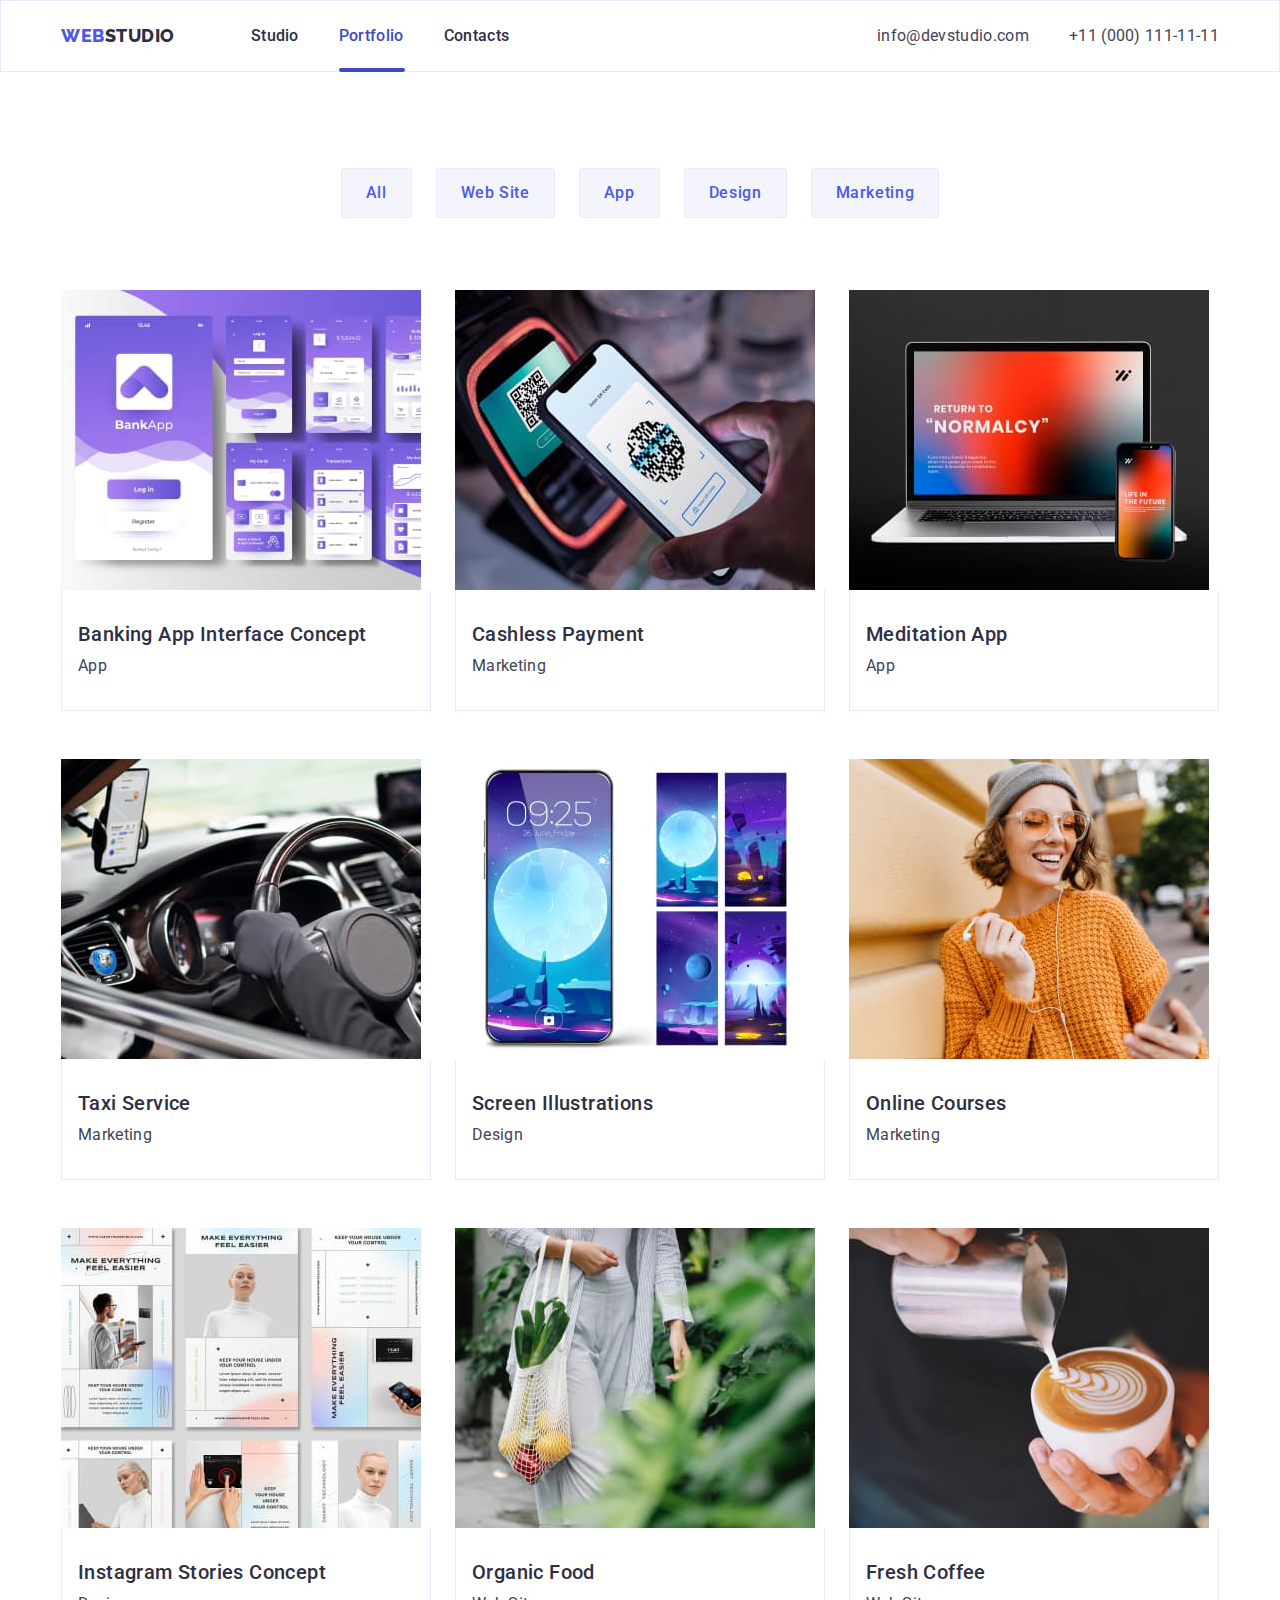
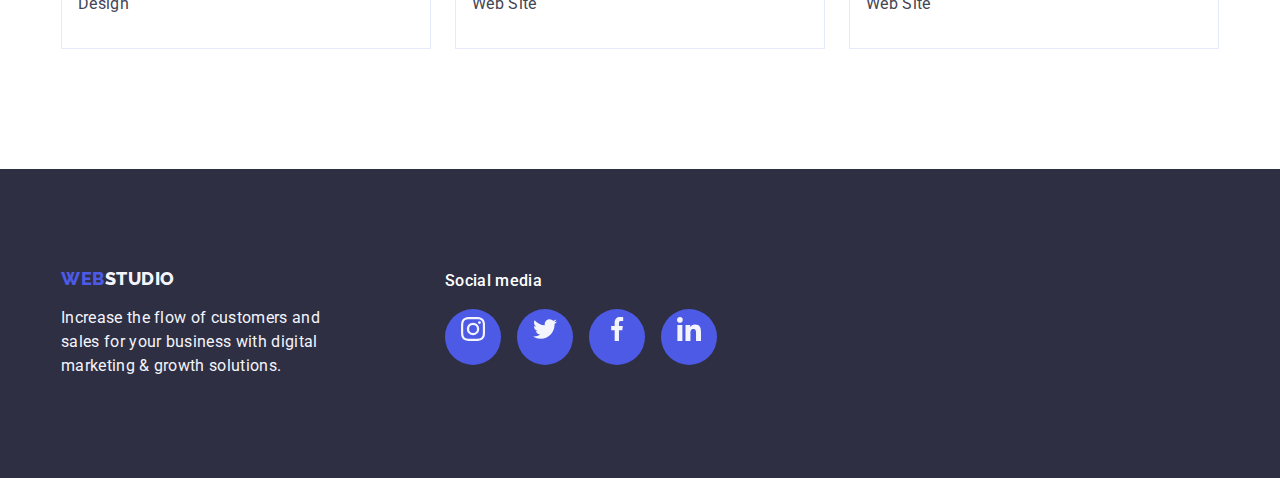
==== portfolio.html @ 2b6e4208 "Initial commit" ====
<!DOCTYPE html>
<html lang="en">
  <head>
    <meta charset="UTF-8" />
    <meta name="viewport" content="width=device-width, initial-scale=1.0" />
    <title>WebStudio/Portfolio</title>
    <link
      rel="stylesheet"
      href="https://cdnjs.cloudflare.com/ajax/libs/modern-normalize/2.0.0/modern-normalize.min.css"
      integrity="sha512-4xo8blKMVCiXpTaLzQSLSw3KFOVPWhm/TRtuPVc4WG6kUgjH6J03IBuG7JZPkcWMxJ5huwaBpOpnwYElP/m6wg=="
      crossorigin="anonymous"
      referrerpolicy="no-referrer"
    />
    <link rel="stylesheet" href="./css/styles.css" />
    <link rel="preconnect" href="https://fonts.googleapis.com" />
    <link rel="preconnect" href="https://fonts.gstatic.com" crossorigin />
    <link
      href="https://fonts.googleapis.com/css2?family=Raleway:wght@800&family=Roboto:wght@400;500;700;900&display=swap"
      rel="stylesheet"
    />
  </head>
  <body>
    <header class="header">
      <div class="container top-menu">
        <nav class="navigation">
          <a class="logo top" href="./index.html"><span class="logo-web">WEB</span>STUDIO</a>
          <ul class="menu-list">
            <li class="menu-list-item">
              <a class="menu-item" href="./index.html">Studio</a>
            </li>
            <li class="menu-list-item">
              <a class="menu-item portfolio" href="./portfolio.html"
                ><span class="underline">Portfolio</span></a
              >
            </li>
            <li class="menu-list-item">
              <a class="menu-item contacts" href="#">Contacts</a>
            </li>
          </ul>
        </nav>
        <address>
          <ul class="menu-list">
            <li class="contacts-list-item">
              <a class="contacts-item" href="mailto:info@devstudio.com">info@devstudio.com</a>
            </li>
            <li class="contacts-list-item">
              <a class="contacts-item" href="tel:+11(000)111-11-11">+11 (000) 111-11-11</a>
            </li>
          </ul>
        </address>
      </div>
    </header>
    <main>
      <section class="project-list">
        <div class="container">
          <h1 class="visually-hidden">Ukryty naglowek</h1>
          <ul class="list filter btn">
            <li><button class="filter-button-item" type="button">All</button></li>
            <li><button class="filter-button-item" type="button">Web Site</button></li>
            <li><button class="filter-button-item" type="button">App</button></li>
            <li><button class="filter-button-item" type="button">Design</button></li>
            <li><button class="filter-button-item" type="button">Marketing</button></li>
          </ul>

          <ul class="photo-list-portfolio">
            <li class="photo-list-category">
              <a class="card-link" href="#">
                <div class="photo-description">
                  <img
                    class="photo"
                    src="./images/banking-app-interface-concept.jpg"
                    alt="banking app"
                    width="360"
                    height="300"
                  />
                  <div class="slide-out">
                    <p class="slide-out-description">
                      14 Stylish and User-Friendly App Design Concepts · Task Manager App · Calorie
                      Tracker App · Exotic Fruit Ecommerce App · Cloud Storage App
                    </p>
                  </div>
                </div>
                <div class="portfolio-photo">
                  <h3 class="concept">Banking App Interface Concept</h3>
                  <p class="product-category">App</p>
                </div>
              </a>
            </li>
            <li class="photo-list-category">
              <a class="card-link" href="#">
                <div class="photo-description">
                  <img
                    class="photo"
                    src="./images/cashless-payment.jpg"
                    alt="cashless payment with a smartphone"
                    width="360"
                    height="300"
                  />
                  <div class="slide-out">
                    <p class="slide-out-description">
                      14 Stylish and User-Friendly App Design Concepts · Task Manager App · Calorie
                      Tracker App · Exotic Fruit Ecommerce App · Cloud Storage App
                    </p>
                  </div>
                </div>
                <div class="portfolio-photo">
                  <h3 class="concept">Cashless Payment</h3>
                  <p class="product-category">Marketing</p>
                </div>
              </a>
            </li>

            <li class="photo-list-category">
              <a class="card-link" href="#">
                <div class="photo-description">
                  <img
                    class="photo"
                    src="./images/meditation-app.jpg"
                    alt="computer meditation application"
                    width="360"
                    height="300"
                  />
                  <div class="slide-out">
                    <p class="slide-out-description">
                      14 Stylish and User-Friendly App Design Concepts · Task Manager App · Calorie
                      Tracker App · Exotic Fruit Ecommerce App · Cloud Storage App
                    </p>
                  </div>
                </div>
                <div class="portfolio-photo">
                  <h3 class="concept">Meditation App</h3>
                  <p class="product-category">App</p>
                </div>
              </a>
            </li>

            <li class="photo-list-category">
              <a class="card-link" href="#">
                <div class="photo-description">
                  <img
                    class="photo"
                    src="./images/taxi-service.jpg"
                    alt="cab driving"
                    width="360"
                    height="300"
                  />
                  <div class="slide-out">
                    <p class="slide-out-description">
                      14 Stylish and User-Friendly App Design Concepts · Task Manager App · Calorie
                      Tracker App · Exotic Fruit Ecommerce App · Cloud Storage App
                    </p>
                  </div>
                </div>
                <div class="portfolio-photo">
                  <h3 class="concept">Taxi Service</h3>
                  <p class="product-category">Marketing</p>
                </div>
              </a>
            </li>

            <li class="photo-list-category">
              <a class="card-link" href="#">
                <div class="photo-description">
                  <img
                    class="photo"
                    src="./images/screen-illustrations.jpg"
                    alt="smartphone theme in purple"
                    width="360"
                    height="300"
                  />
                  <div class="slide-out">
                    <p class="slide-out-description">
                      14 Stylish and User-Friendly App Design Concepts · Task Manager App · Calorie
                      Tracker App · Exotic Fruit Ecommerce App · Cloud Storage App
                    </p>
                  </div>
                </div>
                <div class="portfolio-photo">
                  <h3 class="concept">Screen Illustrations</h3>
                  <p class="product-category">Design</p>
                </div>
              </a>
            </li>

            <li class="photo-list-category">
              <a class="card-link" href="#">
                <div class="photo-description">
                  <img
                    class="photo"
                    src="./images/online-courses.jpg"
                    alt="girl in yellow sweater with smartphone"
                    width="360"
                    height="300"
                  />
                  <div class="slide-out">
                    <p class="slide-out-description">
                      14 Stylish and User-Friendly App Design Concepts · Task Manager App · Calorie
                      Tracker App · Exotic Fruit Ecommerce App · Cloud Storage App
                    </p>
                  </div>
                </div>
                <div class="portfolio-photo">
                  <h3 class="concept">Online Courses</h3>
                  <p class="product-category">Marketing</p>
                </div>
              </a>
            </li>

            <li class="photo-list-category">
              <a class="card-link" href="#">
                <div class="photo-description">
                  <img
                    class="photo"
                    src="./images/instagram-stories-concept.jpg"
                    alt="instagram stories concept on smartphone"
                    width="360"
                    height="300"
                  />
                  <div class="slide-out">
                    <p class="slide-out-description">
                      14 Stylish and User-Friendly App Design Concepts · Task Manager App · Calorie
                      Tracker App · Exotic Fruit Ecommerce App · Cloud Storage App
                    </p>
                  </div>
                </div>
                <div class="portfolio-photo">
                  <h3 class="concept">Instagram Stories Concept</h3>
                  <p class="product-category">Design</p>
                </div>
              </a>
            </li>

            <li class="photo-list-category">
              <a class="card-link" href="#">
                <div class="photo-description">
                  <img
                    class="photo"
                    src="./images/organic-food.jpg"
                    alt="health food"
                    width="360"
                    height="300"
                  />
                  <div class="slide-out">
                    <p class="slide-out-description">
                      14 Stylish and User-Friendly App Design Concepts · Task Manager App · Calorie
                      Tracker App · Exotic Fruit Ecommerce App · Cloud Storage App
                    </p>
                  </div>
                </div>
                <div class="portfolio-photo">
                  <h3 class="concept">Organic Food</h3>
                  <p class="product-category">Web Site</p>
                </div>
              </a>
            </li>

            <li class="photo-list-category">
              <a class="card-link" href="#">
                <div class="photo-description">
                  <img
                    class="photo"
                    src="./images/fresh-coffee.jpg"
                    alt="fresh white coffee"
                    width="360"
                    height="300"
                  />
                  <div class="slide-out">
                    <p class="slide-out-description">
                      14 Stylish and User-Friendly App Design Concepts · Task Manager App · Calorie
                      Tracker App · Exotic Fruit Ecommerce App · Cloud Storage App
                    </p>
                  </div>
                </div>
                <div class="portfolio-photo">
                  <h3 class="concept">Fresh Coffee</h3>
                  <p class="product-category">Web Site</p>
                </div>
              </a>
            </li>
          </ul>
        </div>
      </section>
    </main>
    <footer class="foot">
      <div class="container bottom-wrapper">
        <div class="bottom-left-block">
          <a class="logo bottom" href="./index.html"><span class="logo-web">WEB</span>STUDIO</a>
          <p class="description-item-bottom">
            Increase the flow of customers and sales for your business with digital marketing &
            growth solutions.
          </p>
        </div>
        <div class="bottom-right-block">
          <p class="social-media-title">Social media</p>
          <ul class="footer-media">
            <li>
              <a class="footer-icon" href="#">
                <svg class="media-footer-icon">
                  <use href="./images/icons.svg#icon-instagram"></use>
                </svg>
              </a>
            </li>
            <li>
              <a class="footer-icon" href="#">
                <svg class="media-footer-icon">
                  <use href="./images/icons.svg#icon-twitter"></use>
                </svg>
              </a>
            </li>
            <li>
              <a class="footer-icon" href="#">
                <svg class="media-footer-icon">
                  <use href="./images/icons.svg#icon-facebook"></use>
                </svg>
              </a>
            </li>
            <li>
              <a class="footer-icon" href="#">
                <svg class="media-footer-icon">
                  <use href="./images/icons.svg#icon-linkedin"></use>
                </svg>
              </a>
            </li>
          </ul>
        </div>
      </div>
    </footer>
  </body>
</html>
---- css/styles.css ----
:root {
  --headings-color: #2e2f42;
  --body-text-color: #434455;
  --primary-brand-color: #4d5ae5;
  --header-title-color: #ffffff;
  --pressed-state-color: #404bbf;
  --light-mode-bg-color: #f4f4fd;
  --subtle-bg-accent-color: #e7e9fc;
  --dark-bg-color: #2e2f42b2;
  --customers-color: #8e8f99;
  --media-hover-color: #31d0aa;
  --modal-background-color: #fcfcfc;
  --tr-time: 250ms;
  --tr-timing-function: cubic-bezier(0.4, 0, 0.2, 1);
}
body {
  font-family: 'Roboto', sans-serif;
  color: var(--body-text-color);
  margin: 0 auto;
}
* {
  margin: 0;
  padding: 0;
}
ul {
  list-style: none;
}
.header {
  /* border-bottom: 1px solid var(--subtle-bg-accent-color); */
  outline: 1px solid var(--subtle-bg-accent-color);
  outline-offset: -1px;
}
.photo-list {
  display: flex;
  gap: 24px;
}
.photo-list-portfolio {
  display: flex;
  flex-wrap: wrap;
  column-gap: 24px;
  row-gap: 48px;
}
.photo-list-category,
.photo-list-item {
  flex-basis: calc((100% - 48px) / 3);
}
.logo {
  display: flex;
  font-family: 'Raleway', sans-serif;
  font-size: 18px;
  font-weight: 800;
  line-height: 1.16;
  letter-spacing: 0.54px;
  text-decoration: none;
}
.logo-web {
  color: var(--primary-brand-color);
}
.logo.top {
  color: var(--headings-color);
}
.logo.top {
  margin-right: 76px;
}
.bottom {
  color: var(--light-mode-bg-color);
  display: inline-block;
  margin-bottom: 16px;
}
.menu-item {
  color: var(--headings-color);
  font-size: 16px;
  font-weight: 500;
  line-height: 1.5;
  letter-spacing: 0.32px;
  text-decoration: none;
  padding: 24px 0;
}
.menu-item:hover,
.menu-item:focus {
  color: var(--pressed-state-color);
  transition: color var(--tr-time) var(--tr-timing-function);
}
.contacts-item {
  color: var(--body-text-color);
  font-style: normal;
  font-size: 16px;
  line-height: 1.5;
  letter-spacing: 0.32px;
  text-decoration: none;
}
.contacts-item:hover,
.contacts-item:focus {
  color: var(--pressed-state-color);
  transition: color var(--tr-time) var(--tr-timing-function);
}
.foot {
  background-color: var(--headings-color);
  padding: 100px 0;
}
.heading {
  background-color: var(--headings-color);
  background-image: linear-gradient(var(--dark-bg-color), var(--dark-bg-color)),
    url('../images/people-office.jpg');
  background-position: center;
  background-repeat: no-repeat;
  background-size: cover;
  padding: 188px 0;
  max-width: 1440px;
  height: 600px;
  margin: 0 auto;
}
.heading-title {
  color: var(--header-title-color);
  text-align: center;
  font-size: 56px;
  font-weight: 700;
  line-height: 1.07;
  letter-spacing: 1.12px;
  max-width: 496px;
  margin: 0 auto;
}
.order-button {
  background-color: var(--primary-brand-color);
  color: var(--header-title-color);
  font-family: 'Roboto', sans-serif;
  font-size: 16px;
  font-weight: 500;
  line-height: 1.5;
  letter-spacing: 0.64px;
  border: none;
  box-shadow: 0px 4px 4px 0px rgba(0, 0, 0, 0.15);
  cursor: pointer;
  padding: 16px 32px;
  border-radius: 4px;
  display: block;
  min-width: 169px;
  height: 56px;
  margin: 48px auto 0;
}
.order-button:hover,
.order-button:focus {
  background-color: var(--pressed-state-color);
  box-shadow: 0px 4px 4px 0px rgba(0, 0, 0, 0.15);
  transition: background-color var(--tr-time) var(--tr-timing-function),
    box-shadow var(--tr-time) var(--tr-timing-function);
}
.filter-button-item {
  background-color: var(--light-mode-bg-color);
  color: var(--primary-brand-color);
  font-family: 'Roboto', sans-serif;
  font-size: 16px;
  font-weight: 500;
  line-height: 1.5;
  letter-spacing: 0.64px;
  cursor: pointer;
  padding: 12px 24px;
  border-radius: 4px;
  border: 1px solid var(--subtle-bg-accent-color);
}
.filter-button-item:hover,
.filter-button-item:focus {
  background-color: var(--pressed-state-color);
  color: var(--header-title-color);
  box-shadow: 0px 2px 2px 0px rgba(0, 0, 0, 0.12), 0px 2px 1px 0px rgba(0, 0, 0, 0.08),
    0px 3px 1px 0px rgba(0, 0, 0, 0.1);
  border: 1px solid transparent;
  transition: background-color var(--tr-time) var(--tr-timing-function),
    color var(--tr-time) var(--tr-timing-function),
    box-shadow var(--tr-time) var(--tr-timing-function),
    border var(--tr-time) var(--tr-timing-function);
}
.team-title,
.photo-title,
.customers-title {
  color: var(--headings-color);
  text-align: center;
  font-size: 36px;
  font-weight: 700;
  line-height: 1.11;
  letter-spacing: 0.72px;
  margin-bottom: 72px;
}
.brand-description-title,
.team-name,
.concept {
  color: var(--headings-color);
  font-size: 20px;
  font-weight: 500;
  line-height: 1.2;
  letter-spacing: 0.4px;
  margin-bottom: 8px;
}
.description-item,
.job,
.product-category {
  font-size: 16px;
  line-height: 1.5;
  letter-spacing: 0.32px;
}
.product-category {
  color: var(--body-text-color);
  font-size: 16px;
  line-height: 1.5;
  letter-spacing: 0.32px;
}
.description-item-bottom {
  font-size: 16px;
  line-height: 1.5;
  letter-spacing: 0.32px;
  color: var(--light-mode-bg-color);
}
.business-cards {
  background-color: var(--light-mode-bg-color);
}
.section {
  padding: 120px 0;
}
.container {
  max-width: 1158px;
  margin: 0 auto;
  padding: 0 15px;
}
.top-menu {
  display: flex;
  justify-content: space-between;
}
.team {
  padding: 32px 16px;
}
.photo {
  display: block;
}
.photo-box {
  flex-basis: calc((100% - 72px) / 4);
  border-radius: 0px 0px 4px 4px;
  background: var(--header-title-color);
  box-shadow: 0px 2px 1px 0px rgba(46, 47, 66, 0.08), 0px 1px 1px 0px rgba(46, 47, 66, 0.16),
    0px 1px 6px 0px rgba(46, 47, 66, 0.08);
}
.description {
  flex-basis: calc((100%-72px) / 4);
}
.navigation {
  display: flex;
  align-items: center;
}

.filter.btn {
  margin-bottom: 72px;
  display: flex;
  justify-content: center;
  gap: 24px;
}
.order.btn {
  margin-top: 48px;
}
.project-list {
  padding-top: 96px;
  padding-bottom: 120px;
}
.do-it {
  padding-bottom: 120px;
}
.portfolio-photo {
  padding: 32px 16px;
  border: 1px solid var(--subtle-bg-accent-color);
  border-top: none;
  background: var(--header-title-color);
}
.menu-list {
  display: flex;
  gap: 40px;
}
.team-list {
  display: flex;
  gap: 24px;
}
.description-list {
  display: flex;
  gap: 24px;
  flex-basis: calc((100%-72px) / 4);
}
.description-item,
.description-item-bottom {
  max-width: 264px;
}
.team-name,
.job {
  text-align: center;
  margin-bottom: 8px;
}
.menu-list-item,
.contacts-list-item {
  padding: 24px 0;
}
.visually-hidden {
  position: absolute;
  width: 1px;
  height: 1px;
  margin: -1px;
  border: 0;
  padding: 0;

  white-space: nowrap;
  clip-path: inset(100%);
  clip: rect(0 0 0 0);
  overflow: hidden;
}
.feature-icon {
  width: 64px;
  height: 64px;
}
.feature {
  background-color: var(--light-mode-bg-color);
  display: flex;
  justify-content: center;
  align-items: center;
  border-radius: 4px;
  margin-bottom: 8px;
  height: 120px;
}
.client {
  display: flex;
  gap: 24px;
}
.client-logo {
  width: 104px;
  height: 56px;
  transform: scale(2);
}
.customers-link {
  fill: var(--customers-color);
  display: flex;
  justify-content: center;
  align-items: center;
  width: 168px;
  height: 88px;
  border-radius: 4px;
  border: 1px solid var(--customers-color);
}
.customers-link:hover,
.customers-link:focus {
  fill: var(--pressed-state-color);
  border: 1px solid var(--pressed-state-color);
  transition: fill var(--tr-time) var(--tr-timing-function),
    border var(--tr-time) var(--tr-timing-function);
}
.footer-media,
.bottom-wrapper {
  display: flex;
}
.bottom-left-block {
  margin-right: 120px;
}
.footer-media {
  gap: 16px;
}
.social-media-title {
  color: var(--header-title-color);
  font-size: 16px;
  font-weight: 500;
  line-height: 1.5;
  letter-spacing: 0.32px;
  margin-bottom: 16px;
}
.team-media {
  display: flex;
  gap: 24px;
}
.card-link {
  display: block;
  text-decoration: none;
}
.card-link:hover,
.card-link:focus {
  box-shadow: 0px 2px 1px 0px rgba(46, 47, 66, 0.08), 0px 1px 1px 0px rgba(46, 47, 66, 0.16),
    0px 1px 6px 0px rgba(46, 47, 66, 0.08);
  transition: box-shadow var(--tr-time) var(--tr-timing-function);
}
.media-team-icon {
  width: 16px;
  height: 16px;
}
.team-icon {
  display: flex;
  justify-content: center;
  padding: 12px;
  width: 40px;
  height: 40px;
  border-radius: 50%;
  background-color: var(--primary-brand-color);
}
.team-icon:hover,
.team-icon:focus {
  background-color: var(--pressed-state-color);
  transition: background-color var(--tr-time) var(--tr-timing-function);
}
.media-footer-icon {
  width: 24px;
  height: 24px;
}
.footer-icon:hover,
.footer-icon:focus {
  background-color: var(--media-hover-color);
  transition: background-color var(--tr-time) var(--tr-timing-function);
}
.footer-icon {
  display: flex;
  justify-content: center;
  padding: 8px;
  width: 40px;
  height: 40px;
  border-radius: 50%;
  background-color: var(--primary-brand-color);
}
.slide-out {
  position: absolute;
  background-color: var(--primary-brand-color);
  top: 0;
  left: 0;
  width: 100%;
  height: 100%;
  transform: translatey(100%);
  transition: transform var(--tr-time) var(--tr-timing-function);
}
.card-link:hover .slide-out {
  transform: translateX(0);
}
.photo-description {
  position: relative;
  overflow: hidden;
}
.slide-out-description {
  color: var(--light-mode-bg-color);
  line-height: 1.5;
  letter-spacing: 0.32px;
  padding: 40px 32px 0;
}
.underline {
  position: relative;
  display: block;
  color: var(--pressed-state-color);
}
.menu-item.studio::after {
  content: '';
  width: 48px;
  height: 4px;
  margin-top: 20px;
  position: absolute;
  border-radius: 2px;
  background-color: var(--pressed-state-color);
}
.menu-item.portfolio::after {
  content: '';
  width: 66px;
  height: 4px;
  margin-top: 20px;
  position: absolute;
  border-radius: 2px;
  background-color: var(--pressed-state-color);
}
.modal {
  position: fixed;
  inset: 0;
  background-color: hsla(0, 0%, 0%, 0.5);
  opacity: 1;
  pointer-events: all;
  visibility: visible;
  transition: opacity 250ms;
}
.popup {
  position: relative;
  max-width: 408px;
  height: 584px;
  border-radius: 4px;
  background-color: var(--modal-background-color);
  box-shadow: 0px 2px 1px 0px rgba(0, 0, 0, 0.2), 0px 1px 3px 0px rgba(0, 0, 0, 0.12),
    0px 1px 1px 0px rgba(0, 0, 0, 0.14);
  margin: auto;
  top: 80px;
  left: 0;
  right: 0;
  transition: scale 500ms;
}
.close {
  width: 8px;
  height: 8px;
}
.btn-close {
  position: absolute;
  width: 24px;
  height: 24px;
  border-radius: 50%;
  right: 24px;
  top: 24px;
  border: none;
  background: var(--subtle-bg-accent-color);
  border: 1px solid rgba(0, 0, 0, 0.1);
  cursor: pointer;
}
.is-hidden {
  opacity: 0;
  visibility: visible;
  pointer-events: none;
}
.is-hidden .popup {
  scale: 0;
}
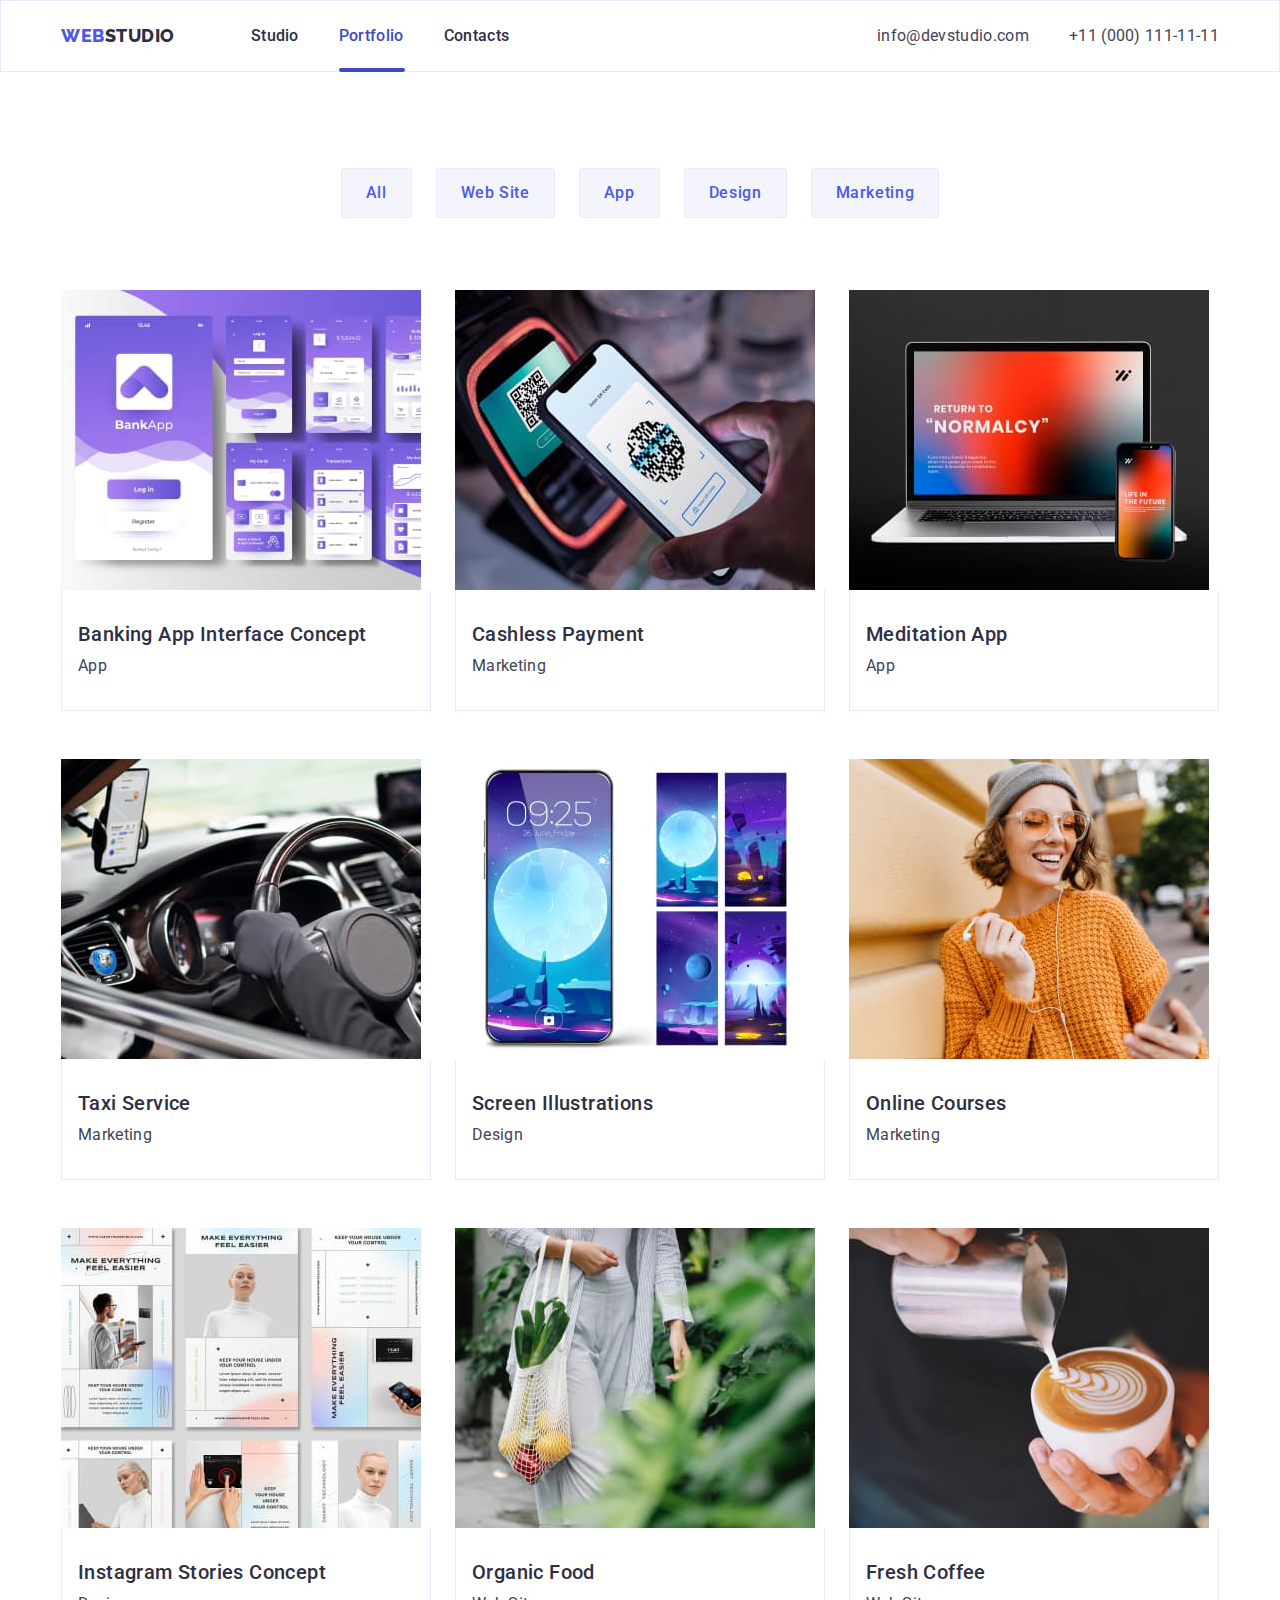
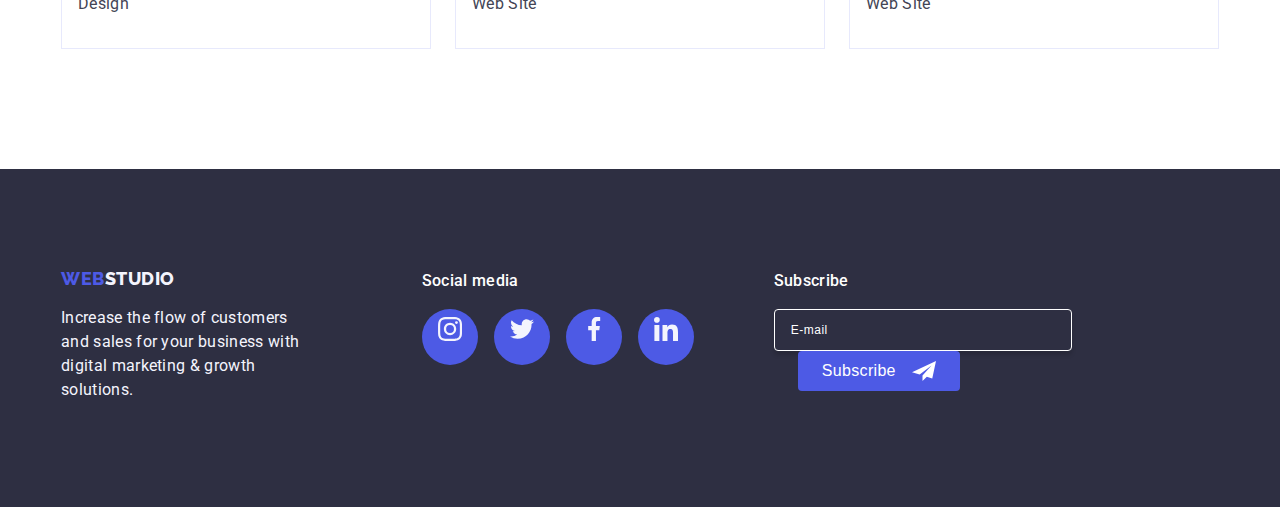
==== commit ea197a27: "Commit hw6 goit nr1" ====
--- a/portfolio.html
+++ b/portfolio.html
@@ -291,7 +291,7 @@
           </p>
         </div>
         <div class="bottom-right-block">
-          <p class="social-media-title">Social media</p>
+          <p class="footer-title">Social media</p>
           <ul class="footer-media">
             <li>
               <a class="footer-icon" href="#">
@@ -323,6 +323,25 @@
             </li>
           </ul>
         </div>
+        <div class="form-footer">
+          <form class="form-subscribe">
+            <p class="footer-title">Subscribe</p>
+            <label
+              ><input
+                class="subscribe-input"
+                type="email"
+                name="user-email-subscribe"
+                id="user-email-subscribe"
+                placeholder="E-mail"
+            /></label>
+            <button class="btn-subscribe" type="submit">
+              Subscribe
+              <svg width="24" height="24">
+                <use href="./images/icons.svg#icon-subscribe"></use>
+              </svg>
+            </button>
+          </form>
+        </div>
       </div>
     </footer>
   </body>
--- a/css/styles.css
+++ b/css/styles.css
@@ -26,7 +26,6 @@
   list-style: none;
 }
 .header {
-  /* border-bottom: 1px solid var(--subtle-bg-accent-color); */
   outline: 1px solid var(--subtle-bg-accent-color);
   outline-offset: -1px;
 }
@@ -356,13 +355,50 @@
 .footer-media {
   gap: 16px;
 }
-.social-media-title {
+.footer-title,
+.btn-subscribe {
   color: var(--header-title-color);
   font-size: 16px;
   font-weight: 500;
   line-height: 1.5;
   letter-spacing: 0.32px;
   margin-bottom: 16px;
+}
+.btn-subscribe {
+  display: inline-flex;
+  max-width: 165px;
+  height: 40px;
+  background-color: var(--primary-brand-color);
+  border-radius: 4px;
+  border: none;
+  padding: 8px 24px;
+  margin-left: 24px;
+  gap: 16px;
+  cursor: pointer;
+}
+.btn-subscribe:hover,
+.btn-subscribe:focus {
+  background-color: var(--pressed-state-color);
+  transition: background-color var(--tr-time) var(--tr-timing-function);
+}
+.form-footer {
+  margin-left: 80px;
+}
+.subscribe-input {
+  color: var(--header-title-color);
+  padding: 0 16px;
+  font-size: 12px;
+  line-height: 2;
+  letter-spacing: 0.48px;
+  width: 264px;
+  height: 40px;
+  background-color: var(--headings-color);
+  border: 1px solid var(--header-title-color);
+  border-radius: 4px;
+  box-shadow: 0px 4px 4px 0px rgba(0, 0, 0, 0.15);
+}
+.subscribe-input::placeholder {
+  color: var(--header-title-color);
 }
 .team-media {
   display: flex;
@@ -499,6 +535,10 @@
   border: 1px solid rgba(0, 0, 0, 0.1);
   cursor: pointer;
 }
+.btn-close:active {
+  background: var(--pressed-state-color);
+  fill: var(--header-title-color);
+}
 .is-hidden {
   opacity: 0;
   visibility: visible;
@@ -507,3 +547,120 @@
 .is-hidden .popup {
   scale: 0;
 }
+.form-group {
+  display: flex;
+  align-items: center;
+  flex-direction: column;
+}
+.contacts-form {
+  color: var(--headings-color);
+  font-weight: 500;
+  line-height: 1.5;
+  letter-spacing: 0.32px;
+  margin-top: 72px;
+  margin-bottom: 16px;
+}
+.label {
+  position: relative;
+  display: flex;
+  flex-direction: column;
+  color: var(--customers-color);
+  font-size: 12px;
+  line-height: 1.16;
+  letter-spacing: 0.48px;
+}
+.input-contacts {
+  margin-top: 4px;
+  width: 360px;
+  height: 40px;
+  padding-left: 38px;
+  border: 1px solid var(--dark-bg-color);
+  border-radius: 4px;
+}
+.textarea {
+  margin-top: 4px;
+  resize: none;
+  width: 360px;
+  height: 120px;
+  padding: 8px 16px;
+}
+.textarea::placeholder {
+  color: var(--customers-color);
+}
+.input-group {
+  display: flex;
+  flex-direction: column;
+  gap: 8px;
+}
+.btn-form-contacts {
+  color: var(--header-title-color);
+  background-color: var(--primary-brand-color);
+  width: 169px;
+  height: 56px;
+  border-radius: 4px;
+  box-shadow: 0px 4px 4px 0px rgba(0, 0, 0, 0.15);
+  padding: 16px 32px;
+  font-weight: 500;
+  line-height: 1.5;
+  letter-spacing: 0.64px;
+  border: none;
+}
+.btn-form-contacts:hover,
+.btn-form-contacts:focus {
+  background-color: var(--pressed-state-color);
+  box-shadow: 0px 4px 4px 0px rgba(0, 0, 0, 0.15);
+  transition: background-color var(--tr-time) var(--tr-timing-function),
+    box-shadow var(--tr-time) var(--tr-timing-function);
+}
+.icon-form {
+  position: absolute;
+  inset: 32px 329px 14px 19px;
+}
+.input-contacts:hover,
+.input-contacts:focus-within,
+.input-contacts:active,
+.textarea:hover,
+.textarea:focus-within,
+.textarea:active {
+  outline: none;
+  border: 1px solid var(--primary-brand-color);
+}
+.label:focus-within,
+.label:active,
+.label:hover {
+  fill: var(--primary-brand-color);
+}
+.checkbox {
+  appearance: none;
+}
+.checkbox:checked + .fake-checkbox {
+  fill: var(--light-mode-bg-color);
+  background-color: var(--pressed-state-color);
+  border: 1px solid var(--pressed-state-color);
+}
+.fake-checkbox {
+  display: inline-flex;
+  justify-content: center;
+  align-items: center;
+  width: 16px;
+  height: 16px;
+  fill: none;
+  border: 1px solid var(--dark-bg-color);
+}
+.checkbox-text {
+  width: 360px;
+  margin-top: 16px;
+  margin-bottom: 24px;
+  font-size: 12px;
+  line-height: 1.16;
+  letter-spacing: 0.48px;
+  color: var(--customers-color);
+}
+.privacy-policy {
+  color: var(--primary-brand-color);
+  line-height: 16px;
+}
+.checkbox {
+  display: flex;
+  justify-content: start;
+}
